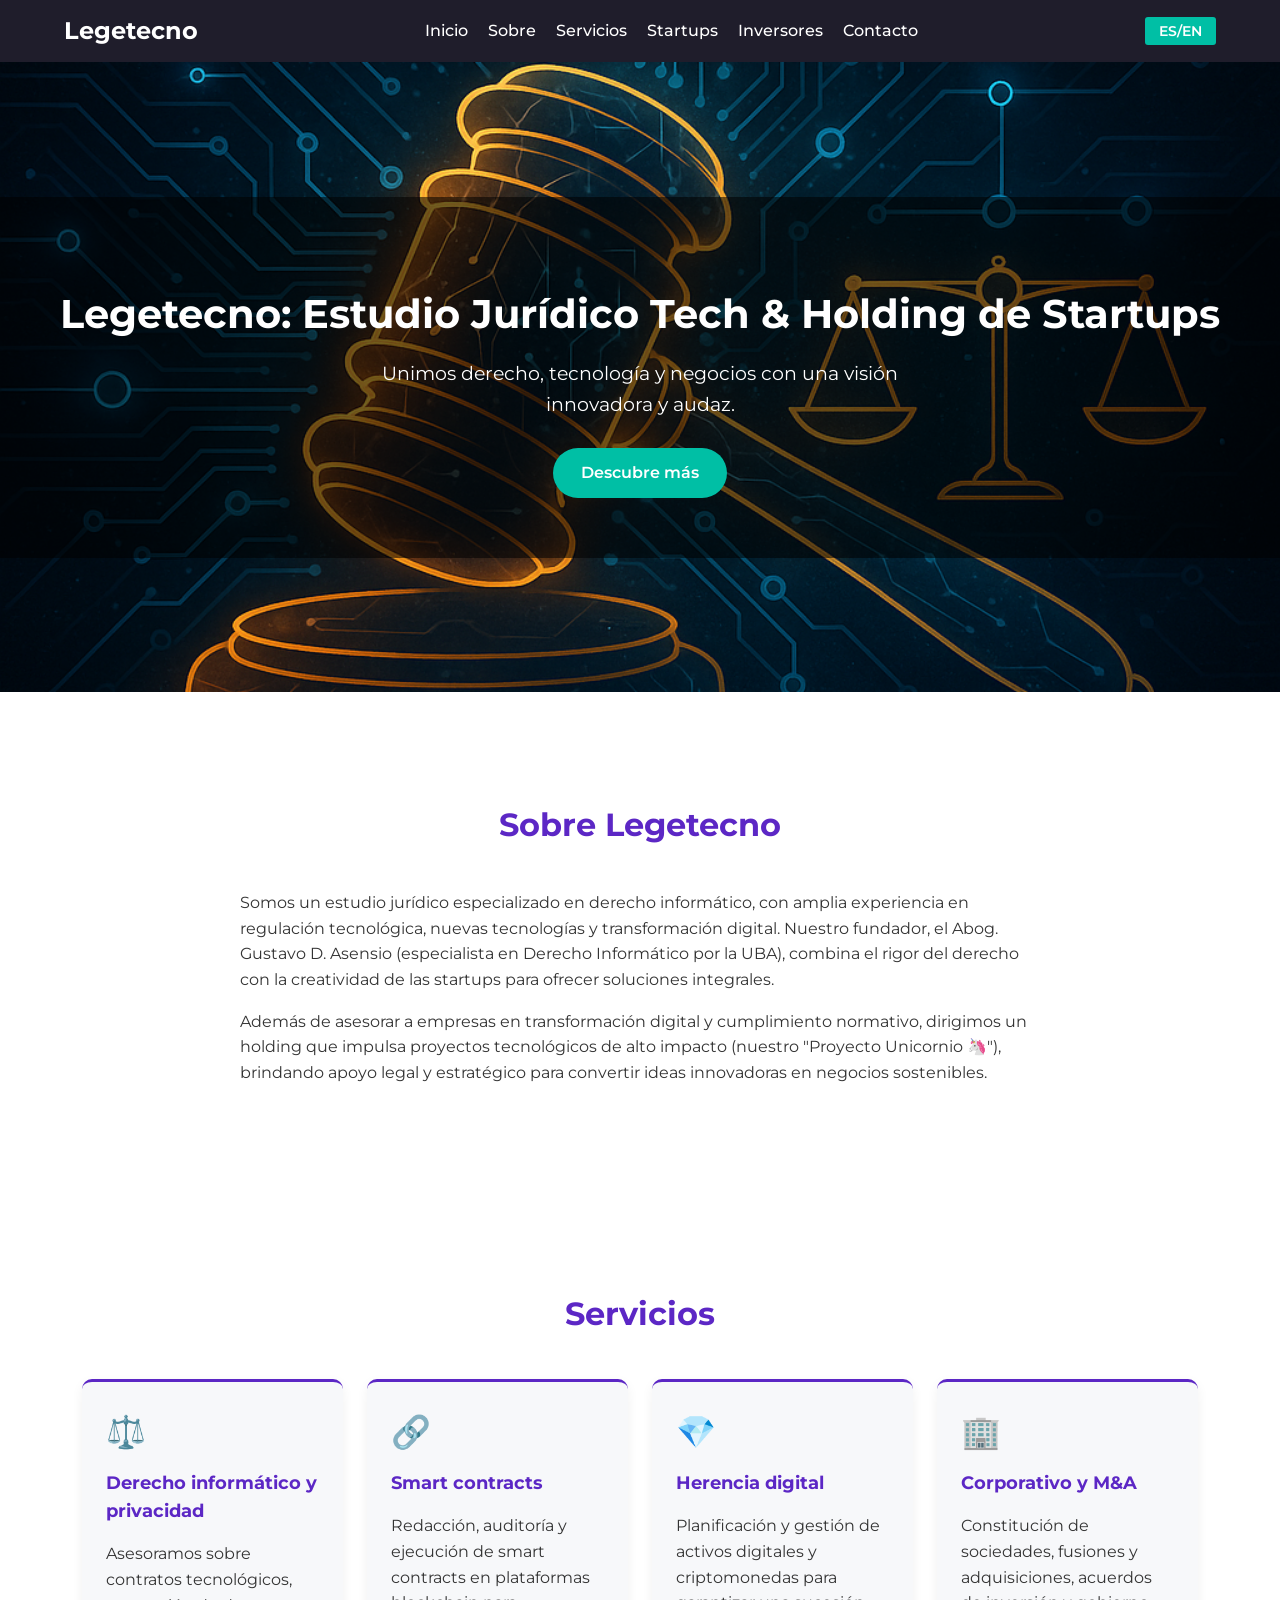
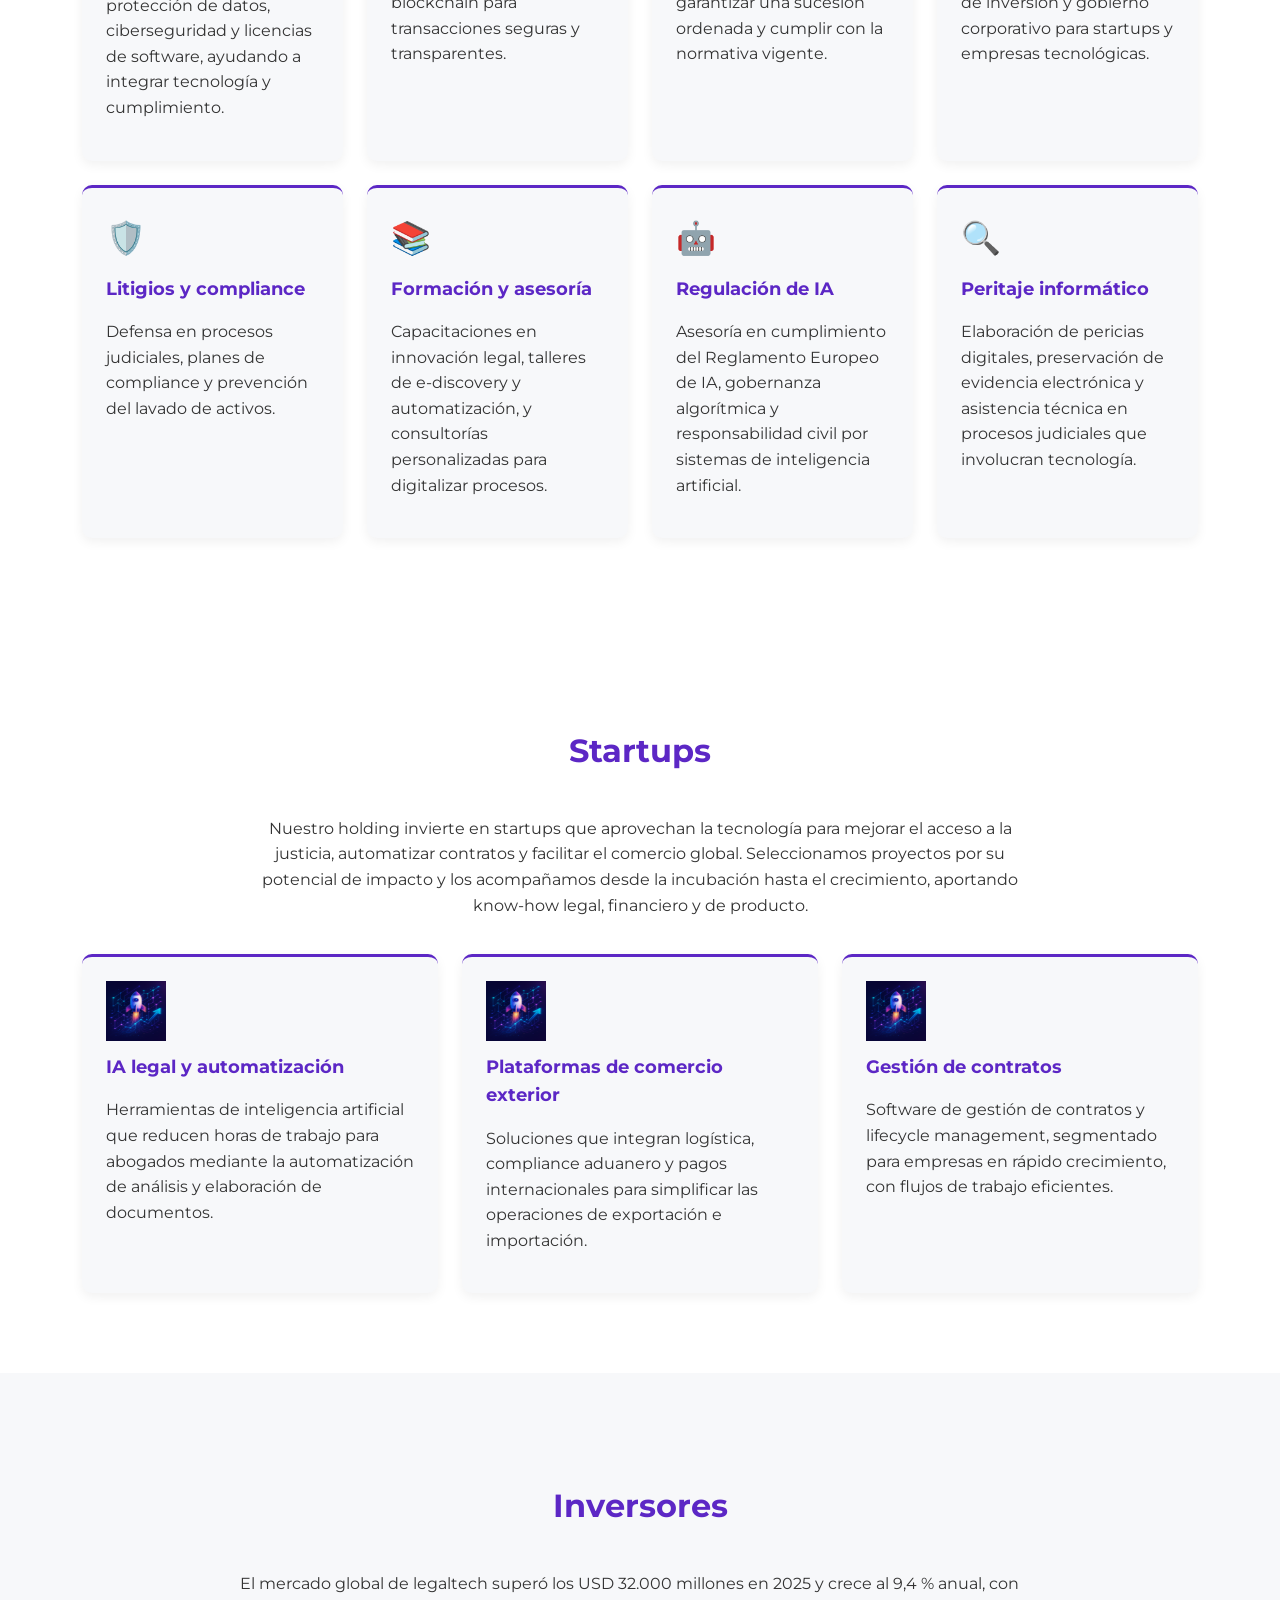
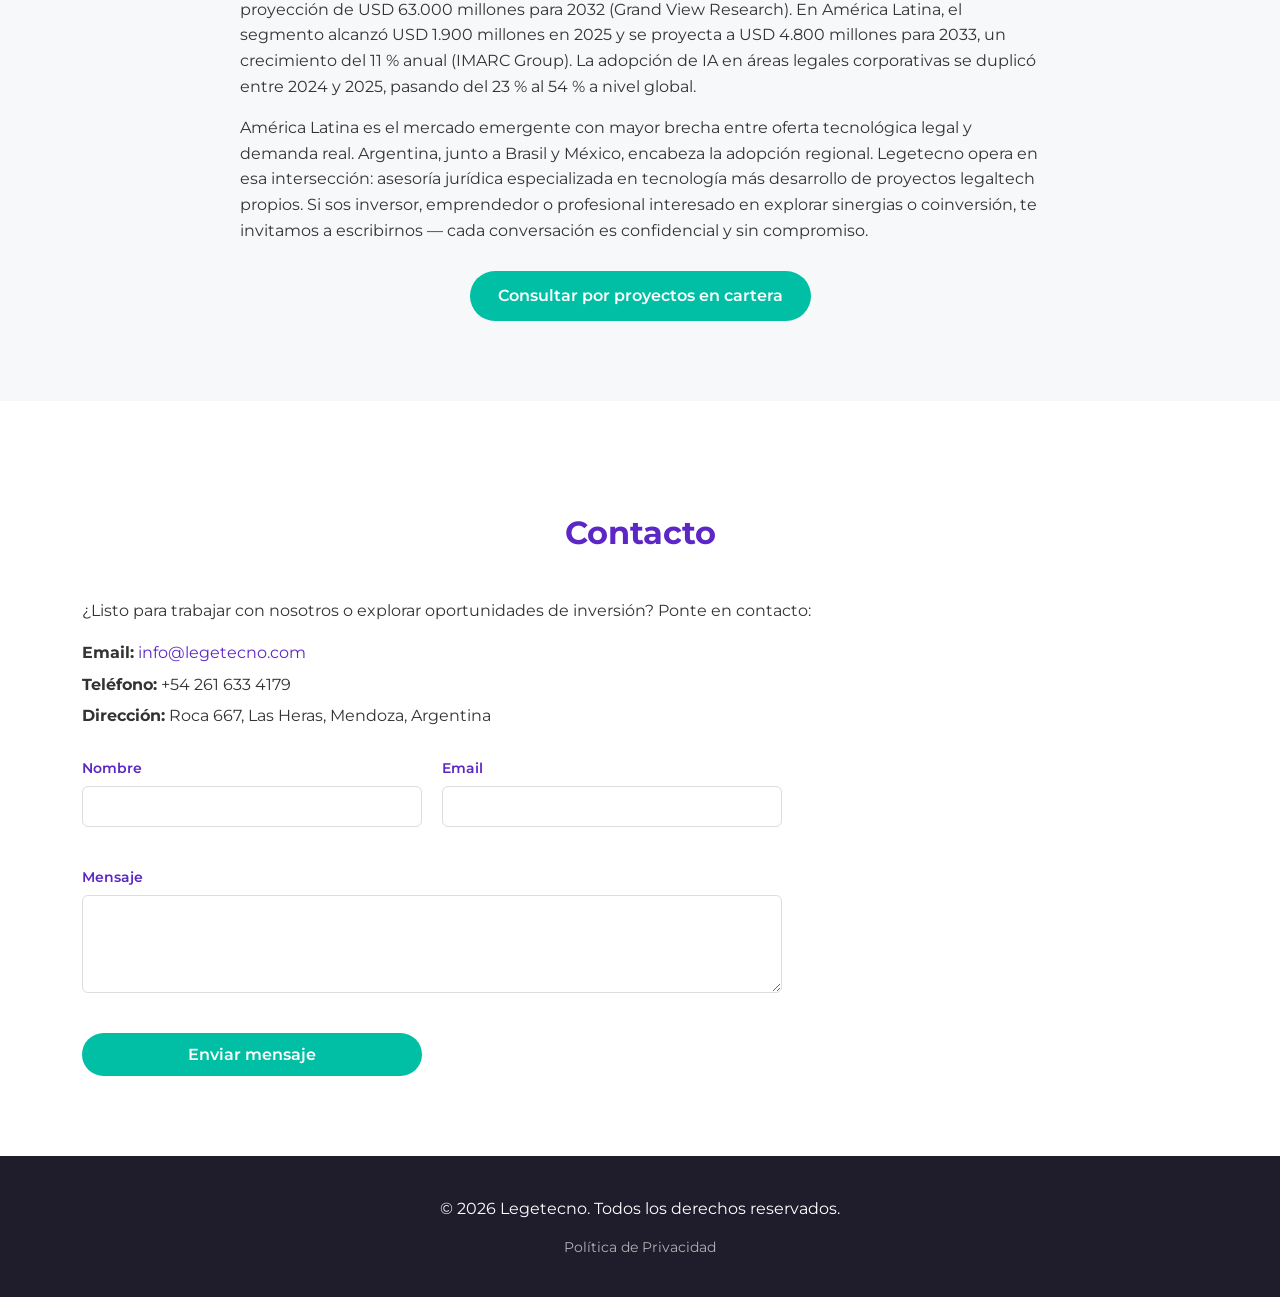
==== index.html @ db590e84 "feat: launch LEGETECNO website Static landing page (HTML/CSS/JS) for LEGETECNO legaltech firm. - Bil" ====
<!DOCTYPE html>
<html lang="es">
<head>
    <meta charset="UTF-8">
    <meta name="viewport" content="width=device-width, initial-scale=1.0">
    <meta name="description" content="Legetecno — Estudio jurídico especializado en derecho informático, smart contracts y herencia digital. Holding de startups legaltech con base en Mendoza, Argentina.">
    <meta property="og:title" content="Legetecno — Estudio Jurídico Tech & Holding de Startups">
    <meta property="og:description" content="Unimos derecho, tecnología y negocios con una visión innovadora y audaz.">
    <meta property="og:type" content="website">
    <title>Legetecno — Estudio Jurídico Tech & Holding de Startups</title>
    <link rel="preconnect" href="https://fonts.googleapis.com">
    <link rel="preconnect" href="https://fonts.gstatic.com" crossorigin>
    <link href="https://fonts.googleapis.com/css2?family=Montserrat:wght@400;600;700&display=swap" rel="stylesheet">
    <link rel="stylesheet" href="css/styles.css">
</head>
<body>
    <header>
        <div class="container">
            <div class="logo"><span data-i18n="logo_text">Legetecno</span></div>
            <nav id="mainNav" aria-label="Navegación principal">
                <ul>
                    <li><a href="#hero" data-i18n="nav_home">Inicio</a></li>
                    <li><a href="#about" data-i18n="nav_about">Sobre</a></li>
                    <li><a href="#services" data-i18n="nav_services">Servicios</a></li>
                    <li><a href="#startups" data-i18n="nav_startups">Startups</a></li>
                    <li><a href="#investors" data-i18n="nav_investors">Inversores</a></li>
                    <li><a href="#contact" data-i18n="nav_contact">Contacto</a></li>
                </ul>
            </nav>
            <div class="header-actions">
                <button id="langToggle" class="lang-btn" aria-label="Cambiar idioma / Change language">ES/EN</button>
                <button class="hamburger" id="hamburger" aria-label="Abrir menú" aria-expanded="false">
                    <span></span><span></span><span></span>
                </button>
            </div>
        </div>
    </header>

    <main>
        <section id="hero" class="hero-section">
            <div class="hero-overlay">
                <h1 data-i18n="hero_title">Legetecno: Estudio Jurídico Tech &amp; Holding de Startups</h1>
                <p class="subtitle" data-i18n="hero_subtitle">Unimos derecho, tecnología y negocios con una visión innovadora y audaz.</p>
                <a href="#about" class="btn primary" data-i18n="hero_cta">Descubre más</a>
            </div>
        </section>

        <section id="about" class="about-section section">
            <div class="container">
                <h2 data-i18n="about_title">Sobre Legetecno</h2>
                <p data-i18n="about_text1">Somos un estudio jurídico especializado en derecho informático, aduanero y tributario, con amplia experiencia en regulación tecnológica, comercio internacional y delitos económicos. Nuestro fundador, el Abog. Gustavo D. Asensio (especialista en Derecho Informático por la UBA), combina el rigor del derecho con la creatividad de las startups para ofrecer soluciones integrales.</p>
                <p data-i18n="about_text2">Además de asesorar a empresas en transformación digital y cumplimiento normativo, dirigimos un holding que impulsa proyectos tecnológicos de alto impacto (nuestro "Proyecto Unicornio 🦄"), brindando apoyo legal y estratégico para convertir ideas innovadoras en negocios sostenibles.</p>
            </div>
        </section>

        <section id="services" class="services-section section">
            <div class="container">
                <h2 data-i18n="services_title">Servicios</h2>
                <div class="services-grid">
                    <div class="service-card fade-in">
                        <span class="card-icon" aria-hidden="true">⚖️</span>
                        <h3 data-i18n="service_itlaw_title">Derecho informático y privacidad</h3>
                        <p data-i18n="service_itlaw_desc">Asesoramos sobre contratos tecnológicos, protección de datos, ciberseguridad y licencias de software, ayudando a integrar tecnología y cumplimiento.</p>
                    </div>
                    <div class="service-card fade-in">
                        <span class="card-icon" aria-hidden="true">🔗</span>
                        <h3 data-i18n="service_smartcontracts_title">Smart contracts</h3>
                        <p data-i18n="service_smartcontracts_desc">Redacción, auditoría y ejecución de smart contracts en plataformas blockchain para transacciones seguras y transparentes.</p>
                    </div>
                    <div class="service-card fade-in">
                        <span class="card-icon" aria-hidden="true">💎</span>
                        <h3 data-i18n="service_digitalinheritance_title">Herencia digital</h3>
                        <p data-i18n="service_digitalinheritance_desc">Planificación y gestión de activos digitales y criptomonedas para garantizar una sucesión ordenada y cumplir con la normativa vigente.</p>
                    </div>
                    <div class="service-card fade-in">
                        <span class="card-icon" aria-hidden="true">🏢</span>
                        <h3 data-i18n="service_corporate_title">Corporativo y M&amp;A</h3>
                        <p data-i18n="service_corporate_desc">Constitución de sociedades, fusiones y adquisiciones, acuerdos de inversión y gobierno corporativo para startups y empresas tecnológicas.</p>
                    </div>
                    <div class="service-card fade-in">
                        <span class="card-icon" aria-hidden="true">🛡️</span>
                        <h3 data-i18n="service_litigation_title">Litigios y compliance</h3>
                        <p data-i18n="service_litigation_desc">Defensa en procesos judiciales y penales económicos, planes de compliance y prevención del blanqueo de capitales.</p>
                    </div>
                    <div class="service-card fade-in">
                        <span class="card-icon" aria-hidden="true">📚</span>
                        <h3 data-i18n="service_advisory_title">Formación y asesoría</h3>
                        <p data-i18n="service_advisory_desc">Capacitaciones en innovación legal, talleres de e‑discovery y automatización, y consultorías personalizadas para digitalizar procesos.</p>
                    </div>
                    <div class="service-card fade-in">
                        <span class="card-icon" aria-hidden="true">🤖</span>
                        <h3 data-i18n="service_airegulation_title">Regulación de IA</h3>
                        <p data-i18n="service_airegulation_desc">Asesoría en cumplimiento del Reglamento Europeo de IA, gobernanza algorítmica y responsabilidad civil por sistemas de inteligencia artificial.</p>
                    </div>
                    <div class="service-card fade-in">
                        <span class="card-icon" aria-hidden="true">🔍</span>
                        <h3 data-i18n="service_forensics_title">Peritaje informático</h3>
                        <p data-i18n="service_forensics_desc">Elaboración de pericias digitales, preservación de evidencia electrónica y asistencia técnica en procesos judiciales que involucran tecnología.</p>
                    </div>
                </div>
            </div>
        </section>

        <section id="startups" class="startups-section section">
            <div class="container">
                <h2 data-i18n="startups_title">Startups</h2>
                <p class="section-intro" data-i18n="startups_intro">Nuestro holding invierte en startups que aprovechan la tecnología para mejorar el acceso a la justicia, automatizar contratos y facilitar el comercio global. Seleccionamos proyectos por su potencial de impacto y los acompañamos desde la incubación hasta el crecimiento, aportando know‑how legal, financiero y de producto.</p>
                <div class="startups-grid">
                    <div class="startup-card fade-in">
                        <img src="images/rocket.png" alt="Ícono de cohete" width="60" height="60">
                        <h3 data-i18n="startup_ai_title">IA legal y automatización</h3>
                        <p data-i18n="startup_ai_desc">Herramientas de inteligencia artificial que reducen horas de trabajo para abogados mediante la automatización de análisis y elaboración de documentos.</p>
                    </div>
                    <div class="startup-card fade-in">
                        <img src="images/rocket.png" alt="Ícono de cohete" width="60" height="60">
                        <h3 data-i18n="startup_commerce_title">Plataformas de comercio exterior</h3>
                        <p data-i18n="startup_commerce_desc">Soluciones que integran logística, compliance aduanero y pagos internacionales para simplificar las operaciones de exportación e importación.</p>
                    </div>
                    <div class="startup-card fade-in">
                        <img src="images/rocket.png" alt="Ícono de cohete" width="60" height="60">
                        <h3 data-i18n="startup_contracts_title">Gestión de contratos</h3>
                        <p data-i18n="startup_contracts_desc">Software de gestión de contratos y lifecycle management, segmentado para empresas en rápido crecimiento, con flujos de trabajo eficientes.</p>
                    </div>
                </div>
            </div>
        </section>

        <section id="investors" class="investors-section section">
            <div class="container">
                <h2 data-i18n="investors_title">Inversores</h2>
                <p data-i18n="investors_intro">El mercado legaltech alcanzó USD&nbsp;31,59 mil millones en 2024 y crece a un 9,4&nbsp;% anual, proyectándose a USD&nbsp;63,59 mil millones para 2032. La mayoría de la inversión reciente se concentra en startups que combinan IA con servicios legales, y algunas rondas como la de Clio de USD&nbsp;900&nbsp;M avaluada en USD&nbsp;3&nbsp;mil millones demuestran el atractivo del sector. La e‑discovery, la gestión de contratos y la automatización de procesos legales son segmentos con ingresos sostenibles.</p>
                <p data-i18n="investors_pitch">Legetecno desarrolla y co-gestiona proyectos legaltech en distintas etapas. Si sos inversor, emprendedor o profesional interesado en explorar sinergias, coinversión o sumarte como socio estratégico, te invitamos a escribirnos: cada oportunidad se analiza de forma confidencial y sin compromiso.</p>
                <a href="#contact" class="btn primary investors-cta" data-i18n="investors_cta">Consultar por proyectos en cartera</a>
            </div>
        </section>

        <section id="contact" class="contact-section section">
            <div class="container">
                <h2 data-i18n="contact_title">Contacto</h2>
                <p data-i18n="contact_intro">¿Listo para trabajar con nosotros o explorar oportunidades de inversión? Ponte en contacto:</p>
                <ul class="contact-info">
                    <li><strong data-i18n="contact_email_label">Email:</strong> <a href="mailto:info@legetecno.com">info@legetecno.com</a></li>
                    <li><strong data-i18n="contact_phone_label">Teléfono:</strong> +54 261 633 4179</li>
                    <li><strong data-i18n="contact_address_label">Dirección:</strong> Roca 667, Las Heras, Mendoza, Argentina</li>
                </ul>
                <form id="contactForm" novalidate>
                    <div class="form-group">
                        <label for="name" data-i18n="contact_form_name_label">Nombre</label>
                        <input type="text" id="name" name="name" required autocomplete="name">
                        <span class="field-error" aria-live="polite"></span>
                    </div>
                    <div class="form-group">
                        <label for="email" data-i18n="contact_form_email_label">Email</label>
                        <input type="email" id="email" name="email" required autocomplete="email">
                        <span class="field-error" aria-live="polite"></span>
                    </div>
                    <div class="form-group form-group--full">
                        <label for="message" data-i18n="contact_form_message_label">Mensaje</label>
                        <textarea id="message" name="message" rows="4" required></textarea>
                        <span class="field-error" aria-live="polite"></span>
                    </div>
                    <button type="submit" class="btn primary" data-i18n="contact_form_submit">Enviar mensaje</button>
                </form>
                <div id="formSuccess" class="form-success" aria-live="polite" hidden>
                    <p data-i18n="contact_form_success">¡Gracias por tu mensaje! Nos pondremos en contacto pronto.</p>
                </div>
                <div id="formError" class="form-error" aria-live="polite" hidden>
                    <p data-i18n="contact_form_error_send">Hubo un problema al enviar. Escribinos directamente a gustavoasensio@gmail.com</p>
                </div>
            </div>
        </section>
    </main>

    <footer class="footer">
        <div class="container">
            <p data-i18n="footer_text">© 2026 Legetecno. Todos los derechos reservados.</p>
            <p class="footer-links">
                <a href="privacidad.html" data-i18n="footer_privacy">Política de Privacidad</a>
            </p>
        </div>
    </footer>

    <script src="js/main.js"></script>
</body>
</html>
---- css/styles.css ----
/* Root variables */
:root {
    --primary-color: #5c27c5;
    --secondary-color: #1f1d2b;
    --accent-color: #00bfa5;
    --accent-hover: #009e8d;
    --light-bg: #f7f8fa;
    --text-color: #333333;
    --white: #ffffff;
    --error-color: #e53935;
    --success-color: #2e7d32;
}

/* Base */
*, *::before, *::after {
    box-sizing: border-box;
}

body {
    font-family: 'Montserrat', sans-serif;
    margin: 0;
    color: var(--text-color);
    background-color: var(--white);
    line-height: 1.6;
}

.container {
    width: 90%;
    max-width: 1200px;
    margin: 0 auto;
}

/* Header */
header {
    background-color: var(--secondary-color);
    color: var(--white);
    padding: 12px 0;
    position: sticky;
    top: 0;
    z-index: 1000;
}

header .container {
    display: flex;
    flex-wrap: wrap;
    align-items: center;
    justify-content: space-between;
    gap: 8px;
}

.logo {
    font-size: 1.5em;
    font-weight: 700;
    white-space: nowrap;
}

nav {
    flex: 1;
    min-width: 0;
}

nav ul {
    list-style: none;
    display: flex;
    gap: 20px;
    margin: 0;
    padding: 0;
    justify-content: center;
}

nav ul li a {
    color: var(--white);
    text-decoration: none;
    font-weight: 500;
    transition: color 0.3s ease;
    white-space: nowrap;
}

nav ul li a:hover,
nav ul li a:focus {
    color: var(--accent-color);
    outline: none;
}

.header-actions {
    display: flex;
    align-items: center;
    gap: 10px;
}

.lang-btn {
    background-color: var(--accent-color);
    color: var(--white);
    border: none;
    padding: 6px 14px;
    border-radius: 3px;
    cursor: pointer;
    font-weight: 600;
    font-family: 'Montserrat', sans-serif;
    font-size: 0.85em;
    transition: background-color 0.3s ease;
    white-space: nowrap;
}

.lang-btn:hover {
    background-color: var(--accent-hover);
}

/* Hamburger */
.hamburger {
    display: none;
    flex-direction: column;
    justify-content: center;
    gap: 5px;
    background: none;
    border: none;
    cursor: pointer;
    padding: 4px;
    width: 36px;
    height: 36px;
}

.hamburger span {
    display: block;
    height: 2px;
    background-color: var(--white);
    border-radius: 2px;
    transition: transform 0.3s ease, opacity 0.3s ease;
}

.hamburger.active span:nth-child(1) {
    transform: translateY(7px) rotate(45deg);
}

.hamburger.active span:nth-child(2) {
    opacity: 0;
}

.hamburger.active span:nth-child(3) {
    transform: translateY(-7px) rotate(-45deg);
}

/* Hero */
.hero-section {
    min-height: 70vh;
    background-image: url('../images/gavel.png');
    background-size: cover;
    background-position: center;
    display: flex;
    align-items: center;
    justify-content: center;
}

.hero-overlay {
    background-color: rgba(0, 0, 0, 0.55);
    color: var(--white);
    padding: 60px 20px;
    text-align: center;
    width: 100%;
}

.hero-section h1 {
    font-size: 2.5em;
    margin-bottom: 0.5em;
    line-height: 1.2;
}

.hero-section .subtitle {
    font-size: 1.2em;
    margin-bottom: 1.5em;
    max-width: 600px;
    margin-left: auto;
    margin-right: auto;
}

/* Buttons */
.btn {
    display: inline-block;
    padding: 12px 28px;
    border-radius: 30px;
    text-decoration: none;
    font-weight: 600;
    cursor: pointer;
    border: none;
    font-family: 'Montserrat', sans-serif;
    font-size: 1em;
    transition: background-color 0.3s ease, transform 0.2s ease;
}

.btn.primary {
    background-color: var(--accent-color);
    color: var(--white);
}

.btn.primary:hover {
    background-color: var(--accent-hover);
    transform: translateY(-2px);
}

/* Sections */
.section {
    padding: 80px 20px;
}

.section h2 {
    font-size: 2em;
    text-align: center;
    margin-bottom: 40px;
    color: var(--primary-color);
}

.section-intro {
    max-width: 800px;
    margin: 0 auto 36px;
    text-align: center;
}

.about-section p {
    max-width: 800px;
    margin: 0 auto 1em;
}

/* Services / Startups grids */
.services-grid {
    display: grid;
    grid-template-columns: repeat(auto-fit, minmax(240px, 1fr));
    gap: 24px;
}

.startups-grid {
    display: grid;
    grid-template-columns: repeat(auto-fit, minmax(280px, 1fr));
    gap: 24px;
}

.service-card,
.startup-card {
    background-color: var(--light-bg);
    border-radius: 10px;
    padding: 24px;
    box-shadow: 0 4px 12px rgba(0, 0, 0, 0.06);
    border-top: 3px solid var(--primary-color);
    transition: transform 0.25s ease, box-shadow 0.25s ease;
}

.service-card:hover,
.startup-card:hover {
    transform: translateY(-5px);
    box-shadow: 0 10px 24px rgba(92, 39, 197, 0.13);
}

.card-icon {
    font-size: 2em;
    display: block;
    margin-bottom: 12px;
}

.service-card h3,
.startup-card h3 {
    margin-top: 0;
    margin-bottom: 8px;
    color: var(--primary-color);
    font-size: 1.1em;
}

.startup-card img {
    width: 60px;
    height: 60px;
    margin-bottom: 12px;
    display: block;
}

/* Investors */
.investors-section {
    background-color: var(--light-bg);
}

.investors-section p {
    max-width: 800px;
    margin: 0 auto 1em;
}

.investors-cta {
    display: block;
    width: fit-content;
    margin: 28px auto 0;
}

/* Contact */
.contact-info {
    list-style: none;
    padding: 0;
    margin-bottom: 28px;
}

.contact-info li {
    margin-bottom: 6px;
}

.contact-info a {
    color: var(--primary-color);
    text-decoration: none;
}

.contact-info a:hover {
    text-decoration: underline;
}

.contact-section form {
    display: grid;
    grid-template-columns: 1fr 1fr;
    gap: 20px;
    max-width: 700px;
}

.form-group {
    display: flex;
    flex-direction: column;
}

.form-group--full {
    grid-column: span 2;
}

.contact-section form label {
    margin-bottom: 6px;
    color: var(--primary-color);
    font-weight: 600;
    font-size: 0.9em;
}

.contact-section form input,
.contact-section form textarea {
    padding: 10px 12px;
    border: 1px solid #ddd;
    border-radius: 6px;
    font-size: 1em;
    font-family: 'Montserrat', sans-serif;
    transition: border-color 0.2s ease;
}

.contact-section form input:focus,
.contact-section form textarea:focus {
    outline: none;
    border-color: var(--primary-color);
}

.contact-section form input.error,
.contact-section form textarea.error {
    border-color: var(--error-color);
}

.contact-section form textarea {
    resize: vertical;
}

.field-error {
    font-size: 0.8em;
    color: var(--error-color);
    margin-top: 4px;
    min-height: 1.2em;
}

.form-success {
    margin-top: 24px;
    padding: 16px 20px;
    background-color: #e8f5e9;
    border-left: 4px solid var(--success-color);
    border-radius: 6px;
    color: var(--success-color);
    font-weight: 600;
}

.form-success p,
.form-error p {
    margin: 0;
}

.form-error {
    margin-top: 24px;
    padding: 16px 20px;
    background-color: #ffebee;
    border-left: 4px solid var(--error-color);
    border-radius: 6px;
    color: var(--error-color);
    font-weight: 600;
}

/* Scroll-in animation */
.fade-in {
    opacity: 0;
    transform: translateY(22px);
    transition: opacity 0.5s ease, transform 0.5s ease;
}

.fade-in.visible {
    opacity: 1;
    transform: translateY(0);
}

/* Footer */
.footer {
    background-color: var(--secondary-color);
    color: var(--white);
    text-align: center;
    padding: 24px 0;
}

.footer-links {
    margin-top: 8px;
    font-size: 0.85em;
}

.footer-links a {
    color: rgba(255, 255, 255, 0.65);
    text-decoration: none;
    transition: color 0.2s ease;
}

.footer-links a:hover {
    color: var(--white);
}

/* ── Responsive: Tablet (768px) ── */
@media (max-width: 768px) {
    .hero-section h1 {
        font-size: 1.8em;
    }

    .section h2 {
        font-size: 1.6em;
    }

    nav {
        display: none;
        width: 100%;
        order: 3;
        padding: 12px 0 20px;
        border-top: 1px solid rgba(255, 255, 255, 0.1);
        margin-top: 8px;
    }

    nav.nav-open {
        display: block;
    }

    nav ul {
        flex-direction: column;
        align-items: center;
        gap: 18px;
    }

    .hamburger {
        display: flex;
    }

    .contact-section form {
        grid-template-columns: 1fr;
    }

    .form-group--full {
        grid-column: span 1;
    }
}

/* ── Responsive: Mobile (480px) ── */
@media (max-width: 480px) {
    .hero-section {
        min-height: 60vh;
    }

    .hero-section h1 {
        font-size: 1.4em;
    }

    .hero-section .subtitle {
        font-size: 1em;
    }

    .section {
        padding: 50px 16px;
    }

    .services-grid,
    .startups-grid {
        grid-template-columns: 1fr;
    }

    .logo {
        font-size: 1.2em;
    }
}
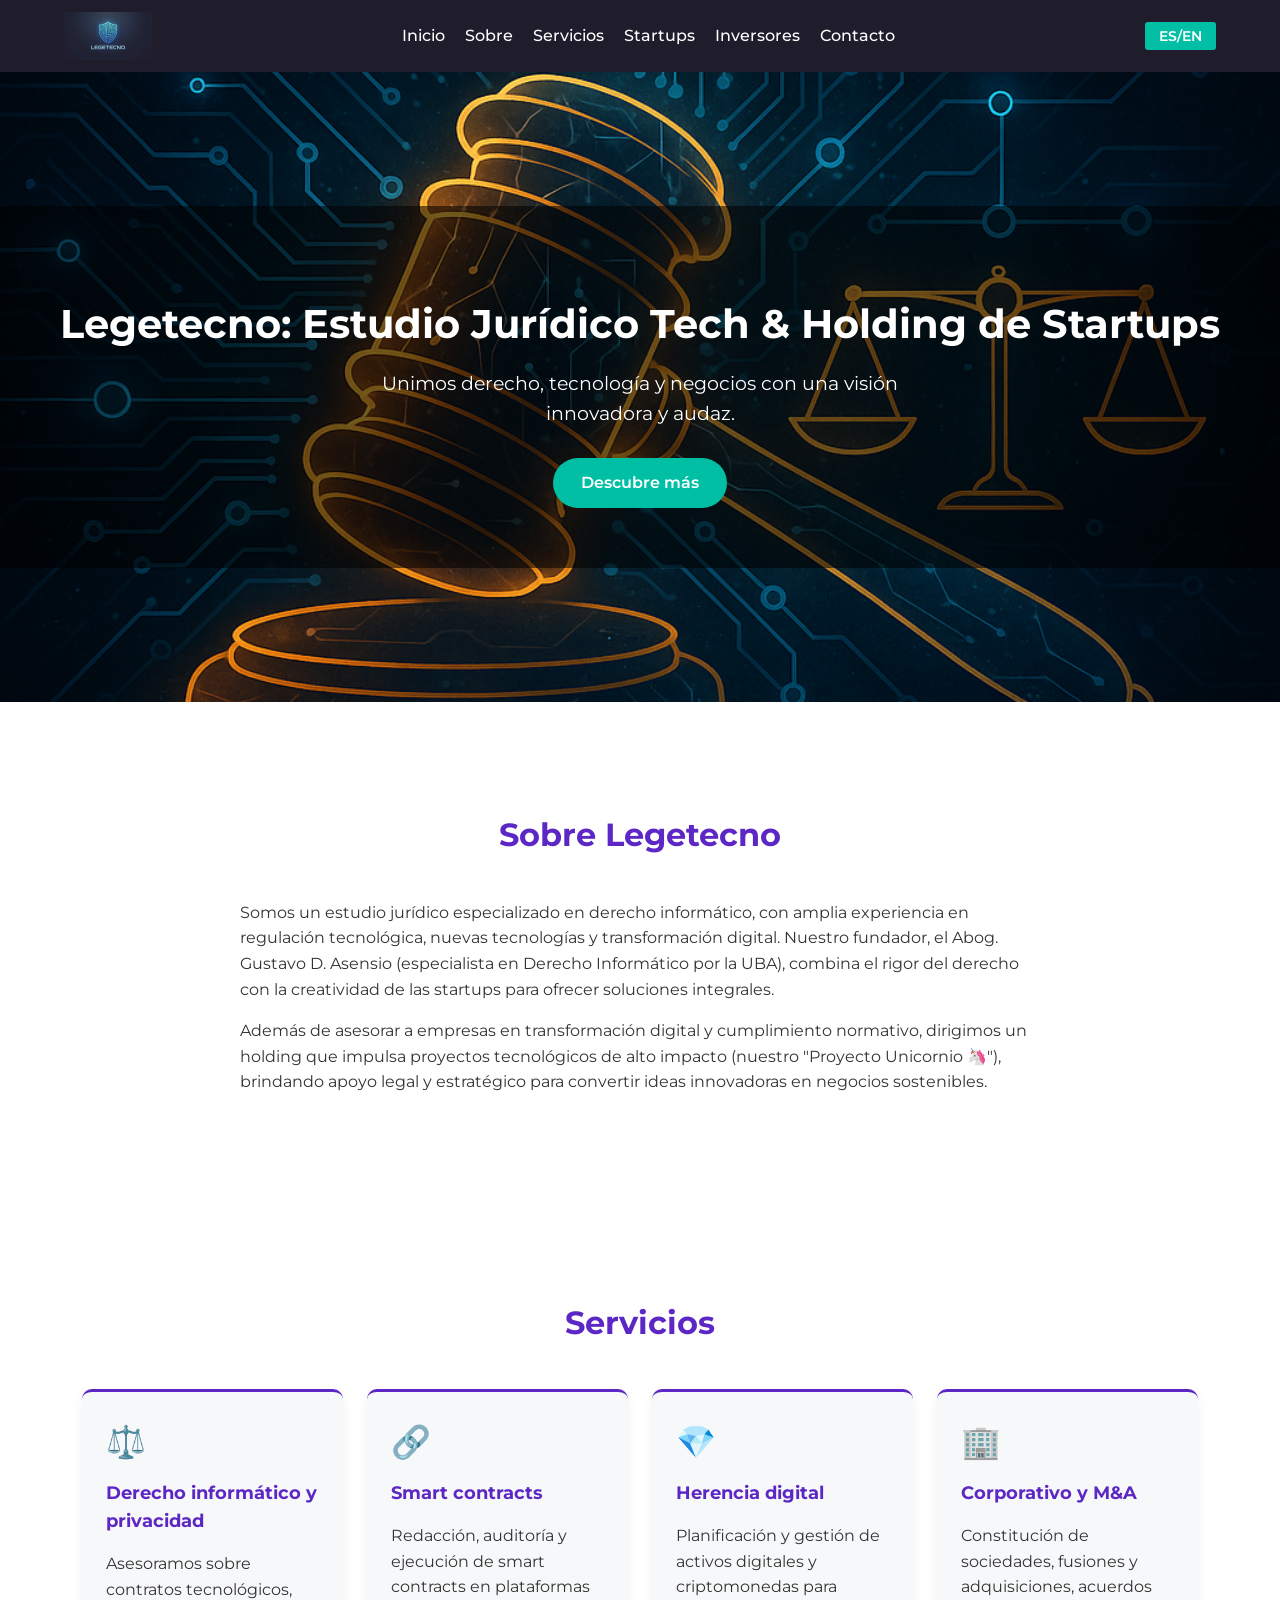
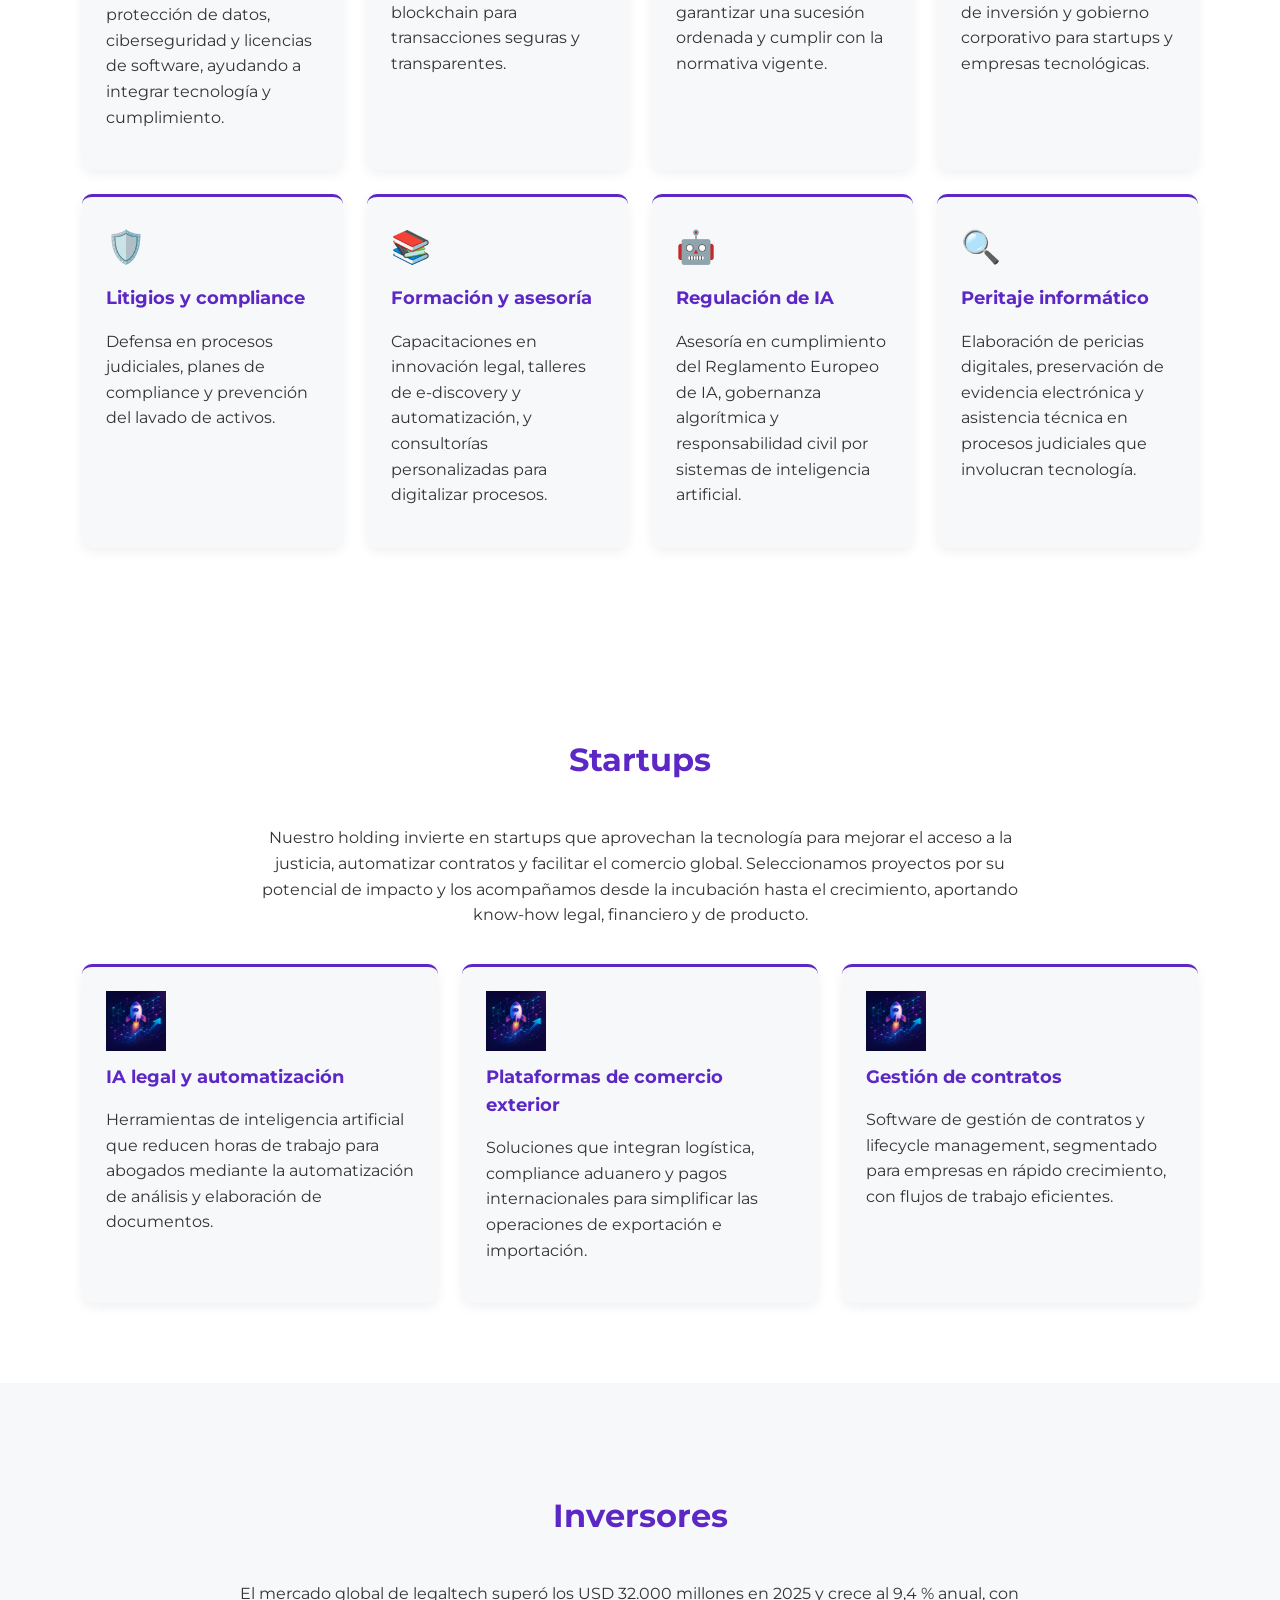
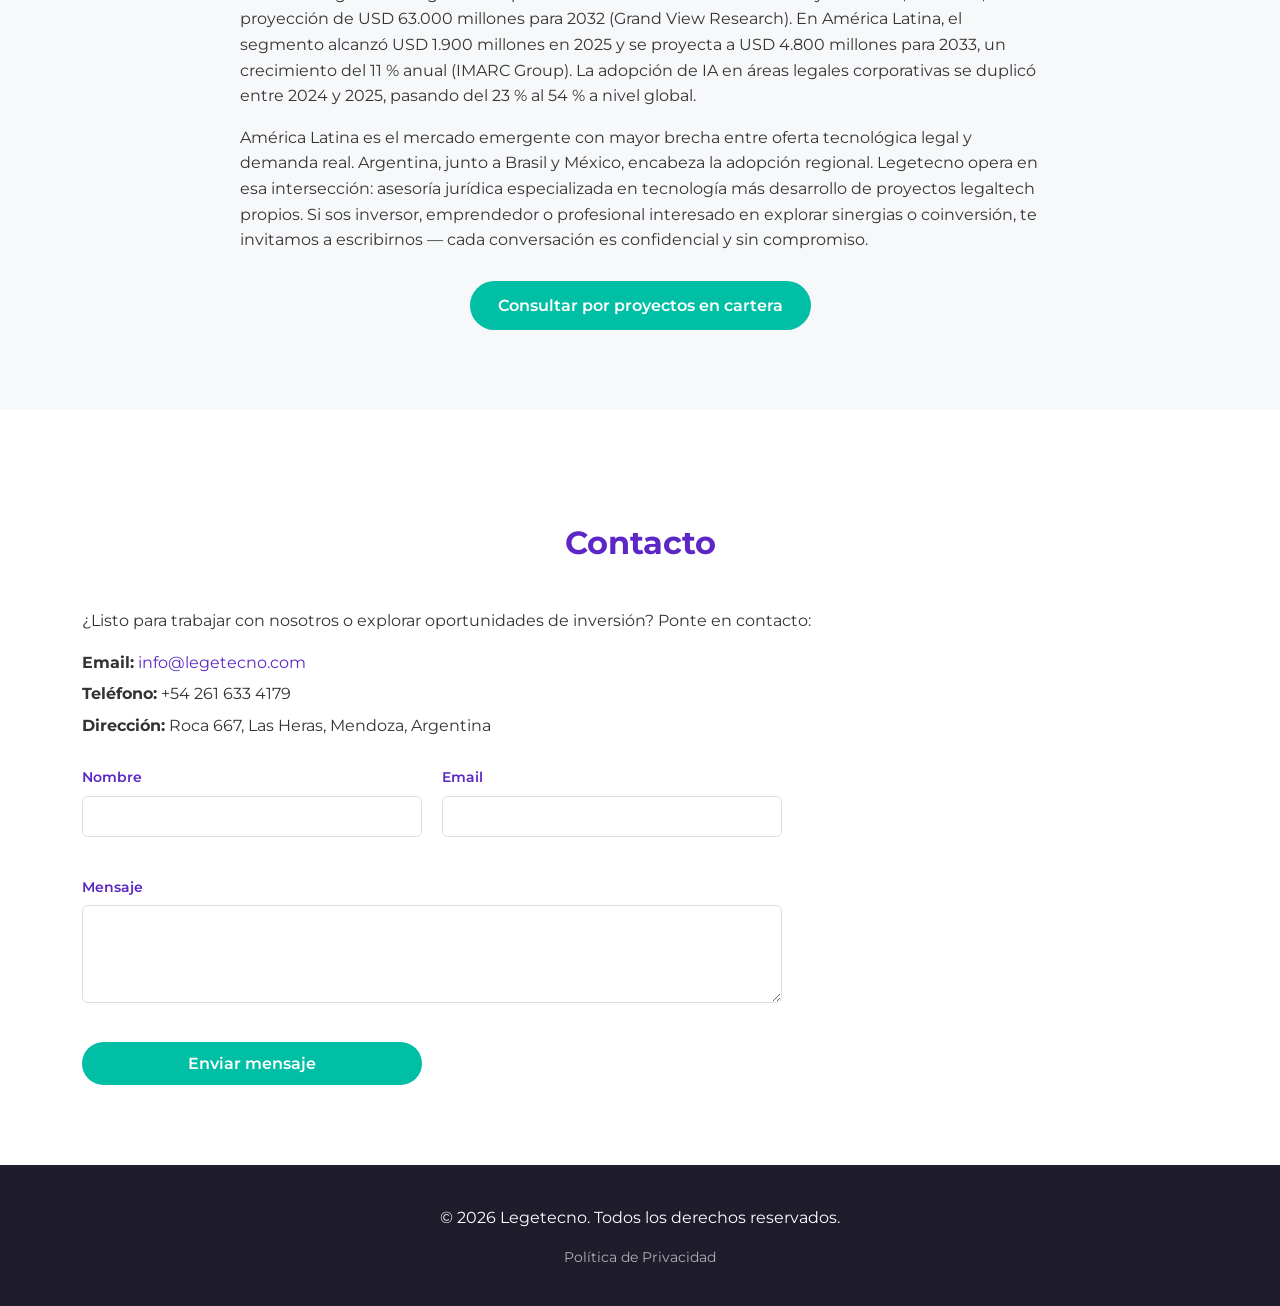
==== commit a8c85695: "feat: add logo and finalize header - Integrate LEGETECNO shield logo in header (mix-blend-mode: scre" ====
--- a/index.html
+++ b/index.html
@@ -16,7 +16,11 @@
 <body>
     <header>
         <div class="container">
-            <div class="logo"><span data-i18n="logo_text">Legetecno</span></div>
+            <div class="logo">
+                <a href="#hero" aria-label="Legetecno — inicio">
+                    <img src="images/logo.png" alt="Legetecno" height="48">
+                </a>
+            </div>
             <nav id="mainNav" aria-label="Navegación principal">
                 <ul>
                     <li><a href="#hero" data-i18n="nav_home">Inicio</a></li>
--- a/css/styles.css
+++ b/css/styles.css
@@ -49,9 +49,21 @@
 }
 
 .logo {
-    font-size: 1.5em;
-    font-weight: 700;
-    white-space: nowrap;
+    display: flex;
+    align-items: center;
+    flex-shrink: 0;
+}
+
+.logo a {
+    display: flex;
+    align-items: center;
+}
+
+.logo img {
+    height: 48px;
+    width: auto;
+    mix-blend-mode: screen;
+    display: block;
 }
 
 nav {
@@ -486,7 +498,7 @@
         grid-template-columns: 1fr;
     }
 
-    .logo {
-        font-size: 1.2em;
-    }
-}
+    .logo img {
+        height: 38px;
+    }
+}
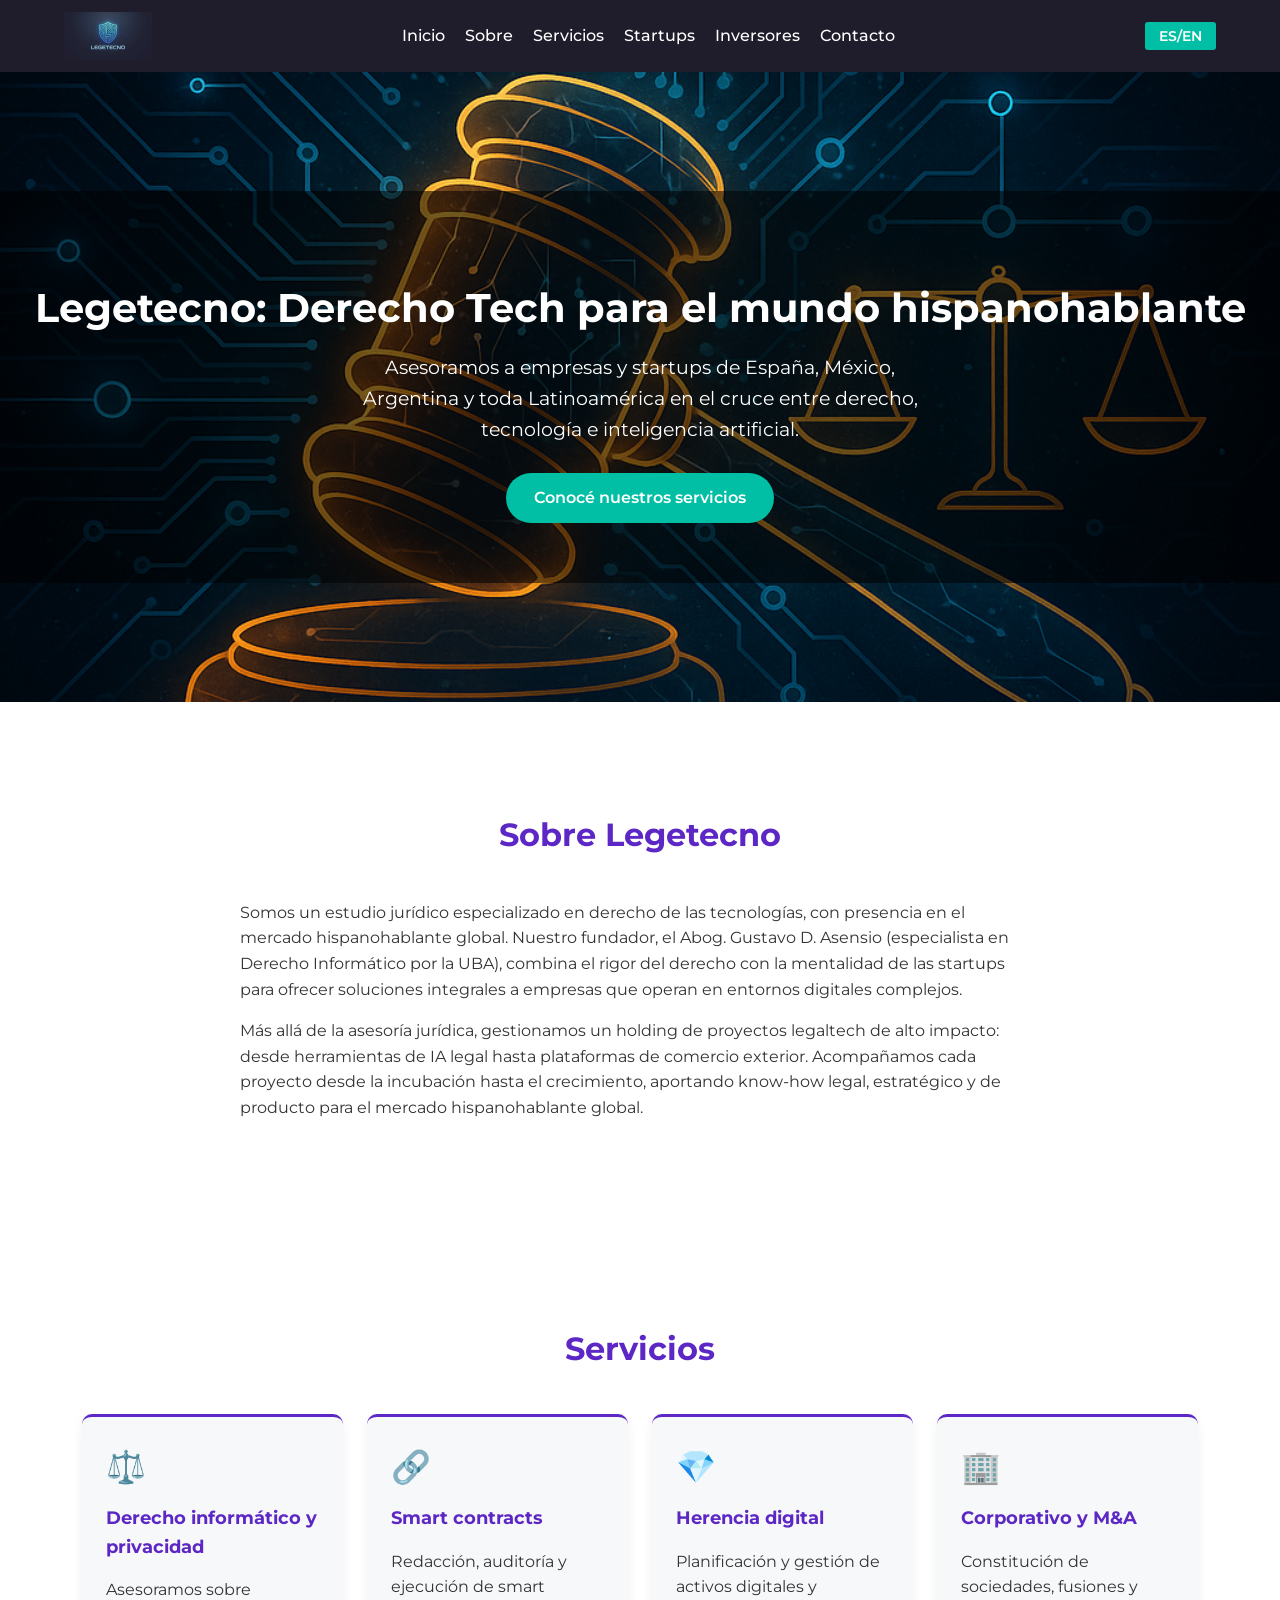
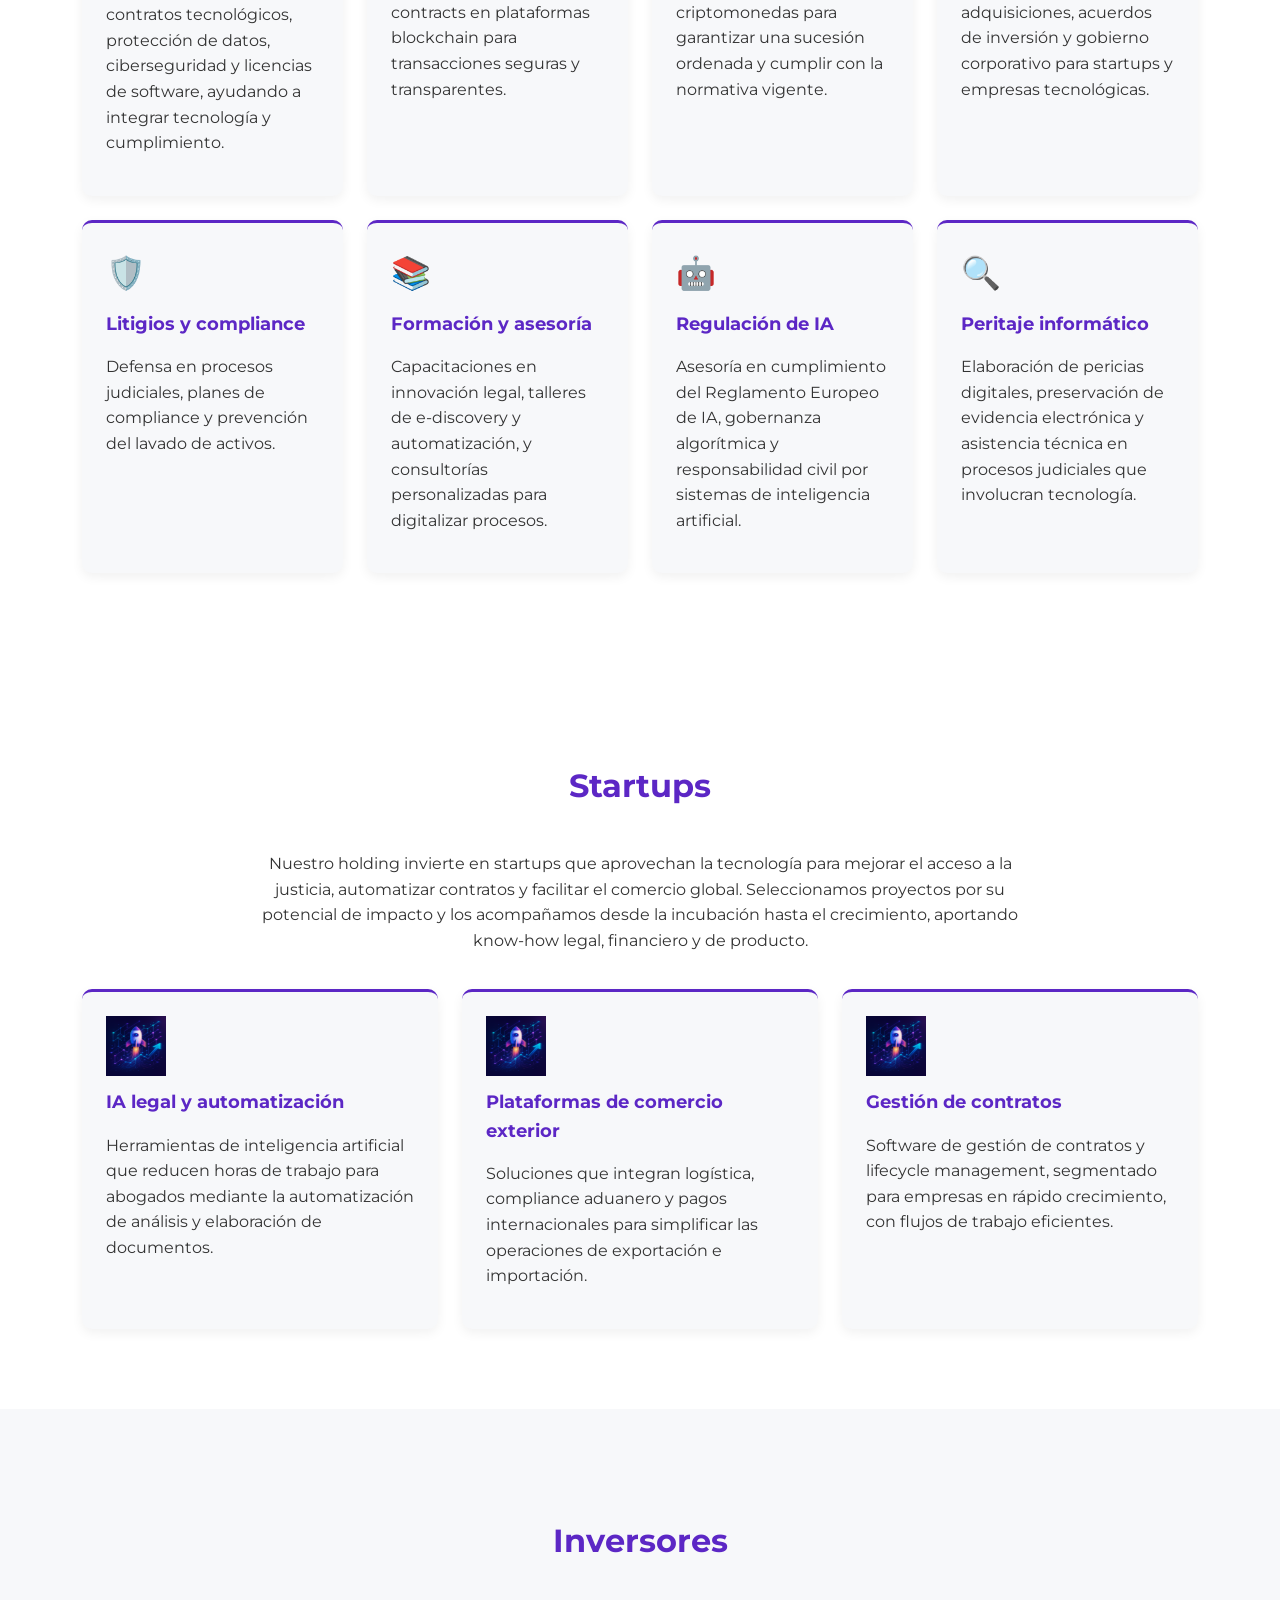
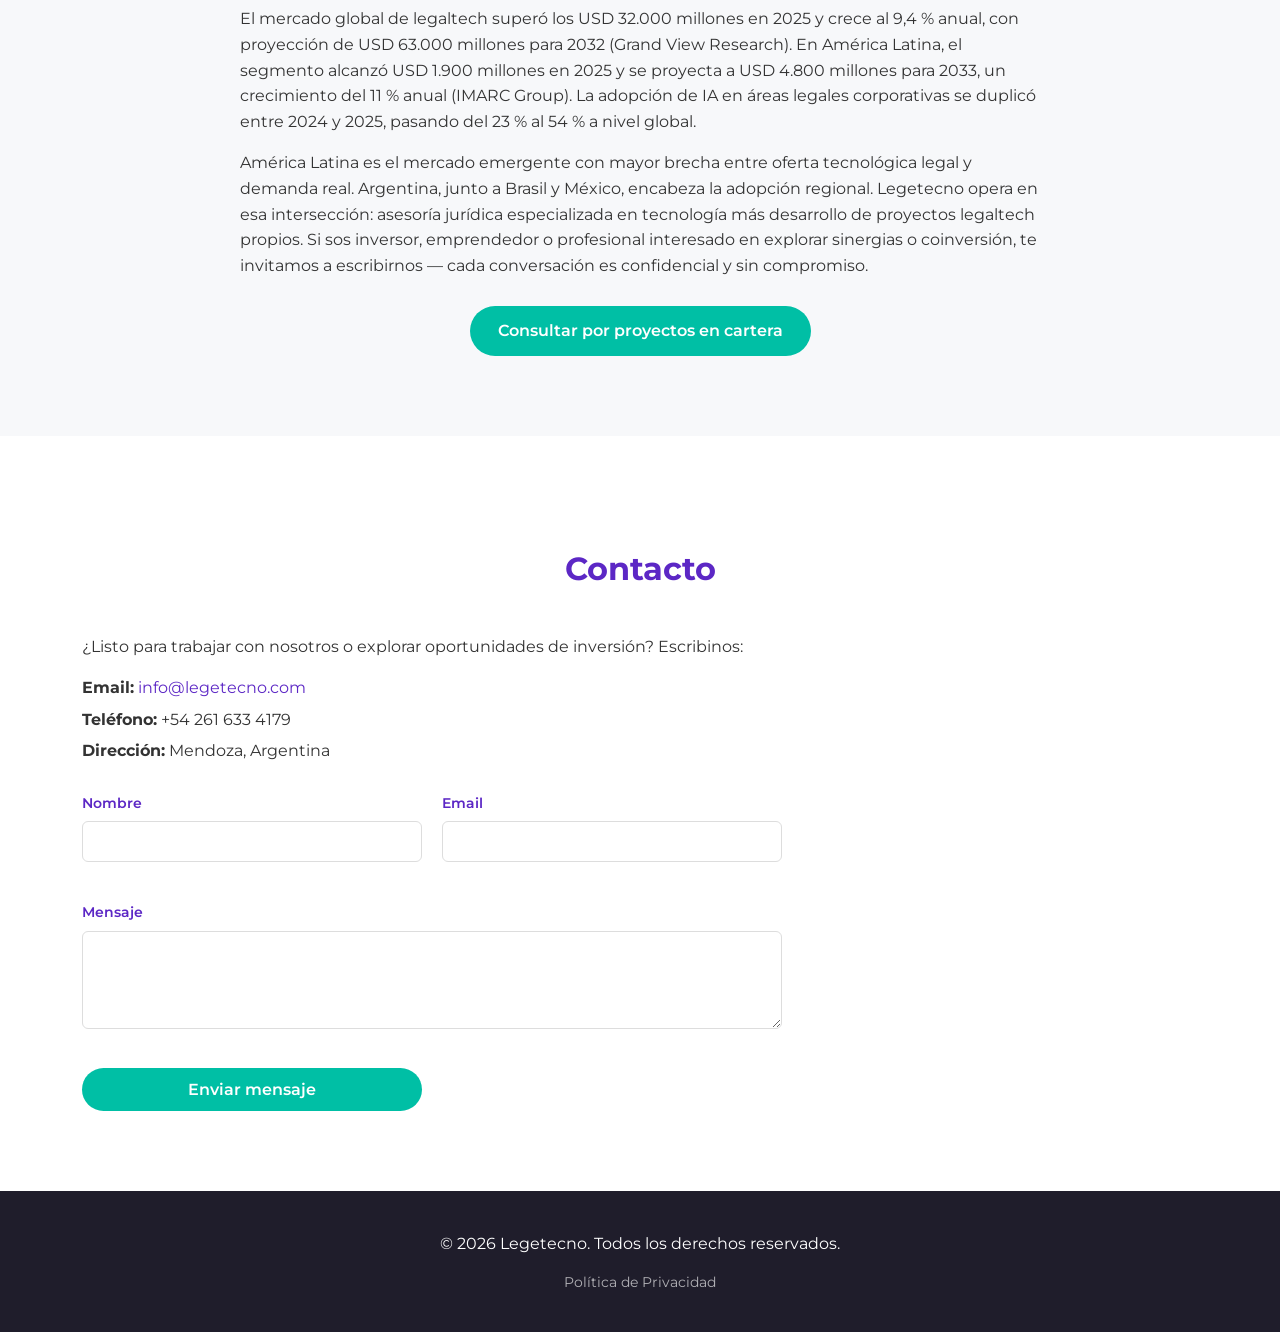
==== commit 7052db70: "feat: reposition copy for global Spanish-speaking market - Remove Mendoza local anchor from meta des" ====
--- a/index.html
+++ b/index.html
@@ -3,9 +3,9 @@
 <head>
     <meta charset="UTF-8">
     <meta name="viewport" content="width=device-width, initial-scale=1.0">
-    <meta name="description" content="Legetecno — Estudio jurídico especializado en derecho informático, smart contracts y herencia digital. Holding de startups legaltech con base en Mendoza, Argentina.">
+    <meta name="description" content="Legetecno — Estudio jurídico especializado en tecnología, IA y legaltech para el mundo hispanohablante. Smart contracts, regulación de IA, herencia digital y M&A tech.">
     <meta property="og:title" content="Legetecno — Estudio Jurídico Tech & Holding de Startups">
-    <meta property="og:description" content="Unimos derecho, tecnología y negocios con una visión innovadora y audaz.">
+    <meta property="og:description" content="Asesoramos a empresas y startups de España, México, Argentina y toda Latinoamérica en derecho tech, IA y transformación digital.">
     <meta property="og:type" content="website">
     <title>Legetecno — Estudio Jurídico Tech & Holding de Startups</title>
     <link rel="preconnect" href="https://fonts.googleapis.com">
@@ -145,7 +145,7 @@
                 <ul class="contact-info">
                     <li><strong data-i18n="contact_email_label">Email:</strong> <a href="mailto:info@legetecno.com">info@legetecno.com</a></li>
                     <li><strong data-i18n="contact_phone_label">Teléfono:</strong> +54 261 633 4179</li>
-                    <li><strong data-i18n="contact_address_label">Dirección:</strong> Roca 667, Las Heras, Mendoza, Argentina</li>
+                    <li><strong data-i18n="contact_address_label">Dirección:</strong> Mendoza, Argentina</li>
                 </ul>
                 <form id="contactForm" novalidate>
                     <div class="form-group">
